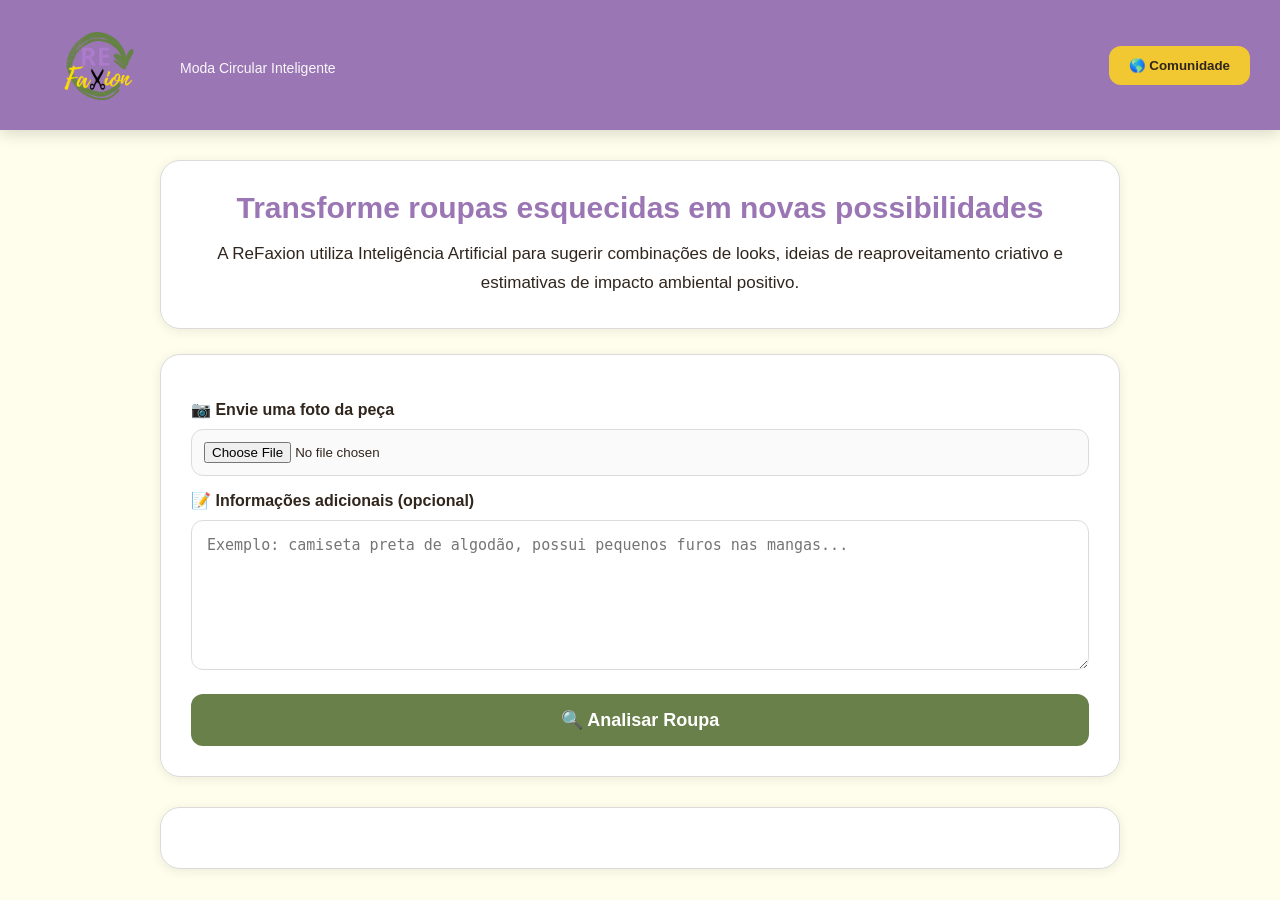
==== frontend/index.html @ 6aa44667 "Primeira versão do ReFaxion" ====
<!DOCTYPE html>
<html lang="pt-BR">

<head>

    <meta charset="UTF-8">

    <meta
        name="viewport"
        content="width=device-width, initial-scale=1.0"
    >

    <title>ReFaxion</title>

    <link rel="stylesheet" href="css/style.css">

    <link rel="icon" href="assets/logo.png">
    
</head>

<body>

    <header class="topbar">

        <div class="brand">

    <img
        src="assets/logo.png"
        alt="Logo ReFaxion"
        class="logo"
    >

    <div class="brand-text">

        <p class="brand-subtitle">
            Moda Circular Inteligente
        </p>

    </div>

</div>

        <button
            class="community-btn"
            onclick="window.location.href='feed.html'"
        >
            🌎 Comunidade
        </button>

    </header>

    <main class="container">

        <section class="hero">

            <h2>
                Transforme roupas esquecidas em novas possibilidades
            </h2>

            <p>
                A ReFaxion utiliza Inteligência Artificial para sugerir
                combinações de looks, ideias de reaproveitamento criativo
                e estimativas de impacto ambiental positivo.
            </p>

        </section>

        <section class="upload-section">

            <label class="upload-label">
                📷 Envie uma foto da peça
            </label>

            <input
                type="file"
                id="imagem"
                accept="image/*"
            >

            <img
                id="previewImagem"
                alt="Prévia da roupa"
                style="
                    display:none;
                    width:100%;
                    max-height:400px;
                    object-fit:cover;
                    border-radius:15px;
                    margin-top:15px;
                "
            >

            <label class="upload-label">
                📝 Informações adicionais (opcional)
            </label>

            <textarea
                id="descricao"
                placeholder="Exemplo: camiseta preta de algodão, possui pequenos furos nas mangas..."
            ></textarea>

            <button
                id="analisarBtn"
                class="primary-btn"
            >
                🔍 Analisar Roupa
            </button>

        </section>

        <div id="loading"></div>

        <section id="resultado"></section>

        <section
            id="acoesAnalise"
            style="display:none;"
        >

            <button
                id="compartilharBtn"
                class="secondary-btn"
            >
                📢 Compartilhar na Comunidade
            </button>

        </section>

    </main>

    <script src="js/script.js"></script>

</body>

</html>
---- frontend/css/style.css ----
*{
    margin:0;
    padding:0;
    box-sizing:border-box;
}

body{

    font-family:Arial, Helvetica, sans-serif;

    background:#fffeec;

    color:#31261d;

    min-height:100vh;
}

/* =========================
   TOPO
========================= */

.topbar{

    background:#9b76b4;

    color:white;

    padding:20px 30px;

    display:flex;

    justify-content:space-between;

    align-items:center;

    box-shadow:0 4px 15px rgba(0,0,0,0.15);
}

.brand h1{

    font-size:32px;

    margin-bottom:5px;
}

.brand-subtitle{

    font-size:14px;

    opacity:.95;
}

.community-btn{

    background:#f1c732;

    color:#31261d;

    border:none;

    border-radius:12px;

    padding:12px 20px;

    cursor:pointer;

    font-weight:bold;

    transition:.2s;
}

.community-btn:hover{

    transform:translateY(-2px);

    background:#e2bb2d;
}

/* =========================
   CONTAINER
========================= */

.container{

    max-width:1000px;

    margin:auto;

    padding:30px 20px;
}

/* =========================
   HERO
========================= */

.hero{

    background:white;

    padding:30px;

    border-radius:20px;

    margin-bottom:25px;

    border:1px solid #dbdbdb;

    box-shadow:0 2px 12px rgba(0,0,0,.08);

    text-align:center;
}

.hero h2{

    color:#9b76b4;

    margin-bottom:15px;

    font-size:30px;
}

.hero p{

    line-height:1.7;

    font-size:17px;
}

/* =========================
   FORMULÁRIO
========================= */

.upload-section{

    background:white;

    padding:30px;

    border-radius:20px;

    border:1px solid #dbdbdb;

    box-shadow:0 2px 12px rgba(0,0,0,.08);
}

.upload-label{

    display:block;

    margin-top:15px;

    margin-bottom:10px;

    font-weight:bold;

    color:#31261d;
}

input[type="file"]{

    width:100%;

    padding:12px;

    border:1px solid #dbdbdb;

    border-radius:12px;

    background:#fafafa;
}

textarea{

    width:100%;

    min-height:150px;

    resize:vertical;

    padding:15px;

    border-radius:12px;

    border:1px solid #dbdbdb;

    font-size:15px;

    color:#31261d;
}

/* =========================
   BOTÕES
========================= */

.primary-btn{

    width:100%;

    margin-top:20px;

    padding:15px;

    border:none;

    border-radius:12px;

    cursor:pointer;

    background:#6a804a;

    color:white;

    font-size:18px;

    font-weight:bold;

    transition:.2s;
}

.primary-btn:hover{

    background:#586a3d;

    transform:translateY(-2px);
}

.secondary-btn{

    width:100%;

    padding:15px;

    border:none;

    border-radius:12px;

    cursor:pointer;

    background:#f1c732;

    color:#31261d;

    font-size:18px;

    font-weight:bold;

    transition:.2s;
}

.secondary-btn:hover{

    background:#ddb52a;

    transform:translateY(-2px);
}

/* =========================
   LOADING
========================= */

#loading{

    margin-top:25px;

    text-align:center;

    font-size:18px;

    font-weight:bold;

    color:#6a804a;
}

/* =========================
   RESULTADO IA
========================= */

#resultado{

    margin-top:30px;

    background:white;

    border:1px solid #dbdbdb;

    border-radius:20px;

    padding:30px;

    line-height:1.8;

    box-shadow:0 2px 12px rgba(0,0,0,.08);
}

#resultado h2{

    color:#9b76b4;

    margin-top:20px;

    margin-bottom:15px;
}

#resultado h3{

    color:#6a804a;

    margin-top:15px;
}

#resultado ul{

    margin-left:20px;
}

#resultado li{

    margin-bottom:8px;
}

/* =========================
   AÇÕES
========================= */

#acoesAnalise{

    margin-top:20px;
}

/* =========================
   RESPONSIVO
========================= */

@media(max-width:768px){

    .topbar{

        flex-direction:column;

        gap:15px;

        text-align:center;
    }

    .hero h2{

        font-size:24px;
    }
}

.logo{

    height:90px;

    width:auto;

    object-fit:contain;
}

.brand{

    display:flex;

    align-items:center;

    gap:15px;
}

.brand-text{

    display:flex;

    flex-direction:column;
}

.brand-subtitle{

    color:white;

    font-size:14px;

    margin-top:5px;
}
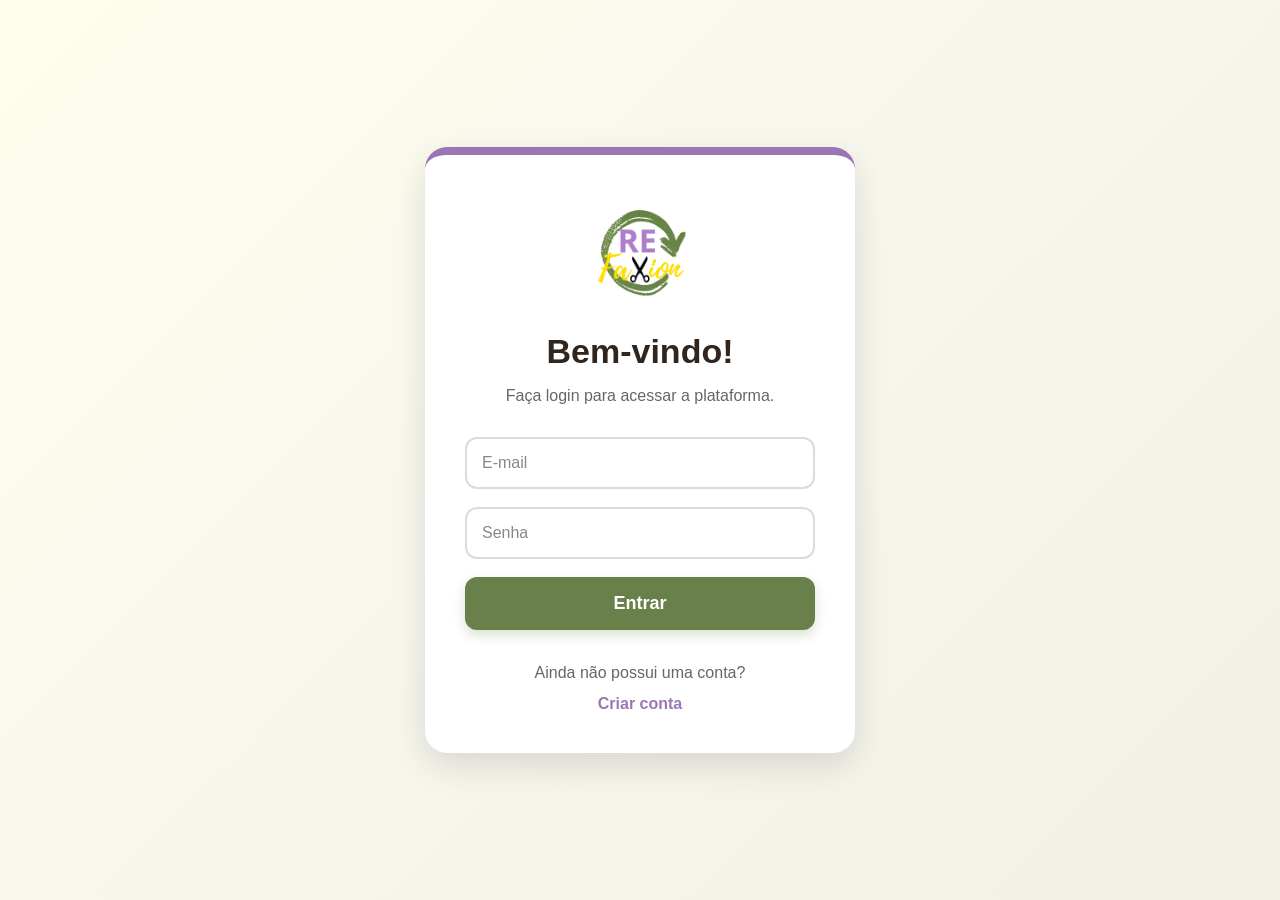
==== commit 5ab384da: "Adição de sistema de login e melhorias na interface" ====
--- a/frontend/index.html
+++ b/frontend/index.html
@@ -7,128 +7,158 @@
 
     <meta
         name="viewport"
-        content="width=device-width, initial-scale=1.0"
-    >
+        content="width=device-width, initial-scale=1.0">
 
     <title>ReFaxion</title>
 
+    <link rel="icon" href="assets/logo.png">
+
     <link rel="stylesheet" href="css/style.css">
 
-    <link rel="icon" href="assets/logo.png">
-    
+    <script src="js/auth.js"></script>
+
+    <script>
+
+        verificarLogin();
+
+    </script>
+
 </head>
 
 <body>
 
-    <header class="topbar">
+<header class="topbar">
 
-        <div class="brand">
+    <div class="logo-area">
+
+        <img
+            src="assets/logo.png"
+            class="logo-top"
+            alt="Logo ReFaxion"
+        >
+
+    </div>
+
+    <div class="topbar-right">
+
+        <span id="usuarioNome"></span>
+
+        <button
+            class="community-btn"
+            onclick="window.location.href='feed.html'"
+        >
+
+            🌎 Comunidade
+
+        </button>
+
+        <button
+            class="logout-btn"
+            onclick="logout()"
+        >
+
+            🚪 Sair
+
+        </button>
+
+    </div>
+
+</header>
+
+<div class="container">
+
+    <h1>
+
+        Bem-vindo ao ReFaxion
+
+    </h1>
+
+    <p id="boasVindas"></p>
+
+    <p>
+
+        Transforme roupas esquecidas em novas possibilidades utilizando Inteligência Artificial.
+
+    </p>
+
+    <input
+        type="file"
+        id="imagem"
+        accept="image/*"
+    >
+
+    <!-- Preview da imagem -->
 
     <img
-        src="assets/logo.png"
-        alt="Logo ReFaxion"
-        class="logo"
+        id="previewImagem"
+        alt="Pré-visualização da roupa"
+        style="
+            display:none;
+            width:100%;
+            max-height:450px;
+            object-fit:contain;
+            margin-top:20px;
+            border-radius:15px;
+            border:1px solid #dbdbdb;
+        "
     >
 
-    <div class="brand-text">
+    <textarea
+        id="descricao"
+        placeholder="Informações adicionais sobre a roupa (opcional)"
+    ></textarea>
 
-        <p class="brand-subtitle">
-            Moda Circular Inteligente
-        </p>
+    <button
+        id="analisarBtn"
+        class="primary-btn"
+    >
+
+        🔍 Analisar Roupa
+
+    </button>
+
+    <div id="loading"></div>
+
+    <div id="resultado"></div>
+
+    <!-- Aparece somente após a análise -->
+
+    <div
+        id="acoesAnalise"
+        style="display:none;"
+    >
+
+        <button
+            id="compartilharBtn"
+            class="secondary-btn"
+        >
+
+            🌎 Compartilhar na Comunidade
+
+        </button>
 
     </div>
 
 </div>
 
-        <button
-            class="community-btn"
-            onclick="window.location.href='feed.html'"
-        >
-            🌎 Comunidade
-        </button>
+<script src="js/script.js"></script>
 
-    </header>
+<script>
 
-    <main class="container">
+    mostrarUsuario();
 
-        <section class="hero">
+    const usuario = obterUsuarioLogado();
 
-            <h2>
-                Transforme roupas esquecidas em novas possibilidades
-            </h2>
+    if(usuario){
 
-            <p>
-                A ReFaxion utiliza Inteligência Artificial para sugerir
-                combinações de looks, ideias de reaproveitamento criativo
-                e estimativas de impacto ambiental positivo.
-            </p>
+        document
+        .getElementById("boasVindas")
+        .innerHTML =
+        `Olá, <strong>${usuario.nome}</strong> 👋`;
 
-        </section>
+    }
 
-        <section class="upload-section">
-
-            <label class="upload-label">
-                📷 Envie uma foto da peça
-            </label>
-
-            <input
-                type="file"
-                id="imagem"
-                accept="image/*"
-            >
-
-            <img
-                id="previewImagem"
-                alt="Prévia da roupa"
-                style="
-                    display:none;
-                    width:100%;
-                    max-height:400px;
-                    object-fit:cover;
-                    border-radius:15px;
-                    margin-top:15px;
-                "
-            >
-
-            <label class="upload-label">
-                📝 Informações adicionais (opcional)
-            </label>
-
-            <textarea
-                id="descricao"
-                placeholder="Exemplo: camiseta preta de algodão, possui pequenos furos nas mangas..."
-            ></textarea>
-
-            <button
-                id="analisarBtn"
-                class="primary-btn"
-            >
-                🔍 Analisar Roupa
-            </button>
-
-        </section>
-
-        <div id="loading"></div>
-
-        <section id="resultado"></section>
-
-        <section
-            id="acoesAnalise"
-            style="display:none;"
-        >
-
-            <button
-                id="compartilharBtn"
-                class="secondary-btn"
-            >
-                📢 Compartilhar na Comunidade
-            </button>
-
-        </section>
-
-    </main>
-
-    <script src="js/script.js"></script>
+</script>
 
 </body>
 
--- a/frontend/css/style.css
+++ b/frontend/css/style.css
@@ -1,9 +1,23 @@
+/* ==========================================================
+   ReFaxion - Style.css
+   Parte 1
+   Reset, Body, Topbar, Logo e Botões Superiores
+========================================================== */
+
+/* =========================
+        RESET
+========================= */
+
 *{
     margin:0;
     padding:0;
     box-sizing:border-box;
 }
 
+/* =========================
+        BODY
+========================= */
+
 body{
 
     font-family:Arial, Helvetica, sans-serif;
@@ -13,10 +27,37 @@
     color:#31261d;
 
     min-height:100vh;
-}
-
-/* =========================
-   TOPO
+
+    line-height:1.6;
+
+}
+
+/* =========================
+        LINKS
+========================= */
+
+a{
+
+    text-decoration:none;
+
+    color:inherit;
+
+}
+
+/* =========================
+        IMAGENS
+========================= */
+
+img{
+
+    max-width:100%;
+
+    display:block;
+
+}
+
+/* =========================
+        TOPO
 ========================= */
 
 .topbar{
@@ -25,30 +66,98 @@
 
     color:white;
 
-    padding:20px 30px;
-
     display:flex;
 
     justify-content:space-between;
 
     align-items:center;
 
-    box-shadow:0 4px 15px rgba(0,0,0,0.15);
-}
-
-.brand h1{
-
-    font-size:32px;
-
-    margin-bottom:5px;
-}
-
-.brand-subtitle{
-
-    font-size:14px;
-
-    opacity:.95;
-}
+    padding:18px 30px;
+
+    box-shadow:0 4px 12px rgba(0,0,0,.15);
+
+}
+
+/* =========================
+        LOGO
+========================= */
+
+.logo-area{
+
+    display:flex;
+
+    align-items:center;
+
+    gap:15px;
+
+}
+
+.logo-top{
+
+    width:auto;
+
+    height:75px;
+
+    object-fit:contain;
+
+}
+
+/* =========================
+      LADO DIREITO
+========================= */
+
+.topbar-right{
+
+    display:flex;
+
+    align-items:center;
+
+    gap:15px;
+
+    flex-wrap:wrap;
+
+}
+
+/* =========================
+      NOME DO USUÁRIO
+========================= */
+
+#usuarioNome{
+
+    color:white;
+
+    font-weight:bold;
+
+    font-size:16px;
+
+}
+
+/* =========================
+        BOTÕES
+========================= */
+
+.community-btn,
+.logout-btn{
+
+    border:none;
+
+    border-radius:12px;
+
+    cursor:pointer;
+
+    padding:12px 22px;
+
+    font-size:15px;
+
+    font-weight:bold;
+
+    transition:.25s;
+
+}
+
+/* =========================
+ BOTÃO COMUNIDADE
+========================= */
 
 .community-btn{
 
@@ -56,280 +165,696 @@
 
     color:#31261d;
 
+}
+
+.community-btn:hover{
+
+    background:#ddb52a;
+
+    transform:translateY(-2px);
+
+}
+
+/* =========================
+ BOTÃO SAIR
+========================= */
+
+.logout-btn{
+
+    background:#31261d;
+
+    color:white;
+
+}
+
+.logout-btn:hover{
+
+    background:#201913;
+
+    transform:translateY(-2px);
+
+}
+
+/* =========================
+    CONTAINER PRINCIPAL
+========================= */
+
+.container{
+
+    width:min(1000px,92%);
+
+    margin:40px auto;
+
+}
+
+/* =========================
+      TÍTULO PRINCIPAL
+========================= */
+
+.container h1{
+
+    font-size:40px;
+
+    color:#31261d;
+
+    margin-bottom:12px;
+
+}
+
+/* =========================
+    PARÁGRAFOS
+========================= */
+
+.container p{
+
+    font-size:17px;
+
+    margin-bottom:20px;
+
+    line-height:1.7;
+
+}
+
+/* ==========================================================
+   ReFaxion - Style.css
+   Parte 2
+   Formulário, Upload, Textarea e Botões da IA
+========================================================== */
+
+/* =========================
+      INPUT FILE
+========================= */
+
+input[type="file"]{
+
+    width:100%;
+
+    margin-top:20px;
+
+    margin-bottom:20px;
+
+    padding:14px;
+
+    border:2px dashed #9b76b4;
+
+    border-radius:14px;
+
+    background:white;
+
+    cursor:pointer;
+
+    transition:.25s;
+
+}
+
+input[type="file"]:hover{
+
+    background:#faf7fc;
+
+}
+
+/* =========================
+        TEXTAREA
+========================= */
+
+textarea{
+
+    width:100%;
+
+    min-height:140px;
+
+    resize:vertical;
+
+    padding:16px;
+
+    border:2px solid #dbdbdb;
+
+    border-radius:14px;
+
+    outline:none;
+
+    font-size:15px;
+
+    font-family:inherit;
+
+    margin-bottom:20px;
+
+    transition:.25s;
+
+    background:white;
+
+    color:#31261d;
+
+}
+
+textarea:focus{
+
+    border-color:#9b76b4;
+
+    box-shadow:0 0 10px rgba(155,118,180,.25);
+
+}
+
+/* =========================
+      BOTÕES GERAIS
+========================= */
+
+button{
+
+    font-family:inherit;
+
+}
+
+/* =========================
+ BOTÃO ANALISAR ROUPA
+========================= */
+
+#analisarBtn{
+
+    width:100%;
+
+    padding:16px;
+
+    background:#6a804a;
+
+    color:white;
+
     border:none;
 
+    border-radius:14px;
+
+    cursor:pointer;
+
+    font-size:17px;
+
+    font-weight:bold;
+
+    transition:.25s;
+
+    margin-bottom:15px;
+
+}
+
+#analisarBtn:hover{
+
+    background:#596d3e;
+
+    transform:translateY(-2px);
+
+}
+
+/* =========================
+ BOTÕES APÓS ANÁLISE
+========================= */
+
+#acoesAnalise{
+
+    display:none;
+
+    margin-top:25px;
+
+}
+
+#acoesAnalise button{
+
+    width:100%;
+
+    padding:15px;
+
+    border:none;
+
+    border-radius:14px;
+
+    cursor:pointer;
+
+    font-size:16px;
+
+    font-weight:bold;
+
+    transition:.25s;
+
+    margin-bottom:15px;
+
+}
+
+/* Compartilhar */
+
+#compartilharBtn{
+
+    background:#f1c732;
+
+    color:#31261d;
+
+}
+
+#compartilharBtn:hover{
+
+    background:#ddb52a;
+
+    transform:translateY(-2px);
+
+}
+
+/* Novo botão (caso adicione futuramente) */
+
+#novaAnaliseBtn{
+
+    background:#6a804a;
+
+    color:white;
+
+}
+
+#novaAnaliseBtn:hover{
+
+    background:#586a3d;
+
+}
+
+/* =========================
+      INPUTS FUTUROS
+========================= */
+
+input[type="text"],
+input[type="email"],
+input[type="password"]{
+
+    width:100%;
+
+    padding:14px;
+
+    border:2px solid #dbdbdb;
+
     border-radius:12px;
 
-    padding:12px 20px;
-
-    cursor:pointer;
+    outline:none;
+
+    transition:.25s;
+
+}
+
+input[type="text"]:focus,
+input[type="email"]:focus,
+input[type="password"]:focus{
+
+    border-color:#9b76b4;
+
+}
+
+/* =========================
+      PLACEHOLDER
+========================= */
+
+::placeholder{
+
+    color:#888;
+
+}
+
+/* ==========================================================
+   ReFaxion - Style.css
+   Parte 3
+   Preview, Loading e Resultado da IA
+========================================================== */
+
+/* =========================
+      PREVIEW DA IMAGEM
+========================= */
+
+#previewImagem{
+
+    display:none;
+
+    width:100%;
+
+    max-height:420px;
+
+    object-fit:contain;
+
+    margin-top:20px;
+
+    margin-bottom:25px;
+
+    border-radius:16px;
+
+    border:2px solid #dbdbdb;
+
+    background:white;
+
+    box-shadow:0 4px 15px rgba(0,0,0,.08);
+
+}
+
+/* =========================
+         LOADING
+========================= */
+
+#loading{
+
+    margin-top:25px;
+
+    margin-bottom:20px;
+
+    text-align:center;
+
+    color:#6a804a;
+
+    font-size:20px;
 
     font-weight:bold;
 
+}
+
+/* =========================
+      RESULTADO IA
+========================= */
+
+#resultado{
+
+    display:block;
+
+    margin-top:25px;
+
+    background:white;
+
+    border-radius:20px;
+
+    border:1px solid #dbdbdb;
+
+    padding:35px;
+
+    box-shadow:0 5px 18px rgba(0,0,0,.08);
+
+    line-height:1.8;
+
+    word-wrap:break-word;
+
+    overflow-wrap:break-word;
+
+}
+
+/* =========================
+        TÍTULOS
+========================= */
+
+#resultado h1{
+
+    color:#9b76b4;
+
+    margin-bottom:20px;
+
+}
+
+#resultado h2{
+
+    color:#9b76b4;
+
+    margin-top:30px;
+
+    margin-bottom:15px;
+
+    border-bottom:2px solid #f1c732;
+
+    padding-bottom:8px;
+
+}
+
+#resultado h2:first-child{
+
+    margin-top:0;
+
+}
+
+#resultado h3{
+
+    color:#6a804a;
+
+    margin-top:20px;
+
+    margin-bottom:12px;
+
+}
+
+/* =========================
+          TEXTO
+========================= */
+
+#resultado p{
+
+    margin-bottom:15px;
+
+    text-align:justify;
+
+}
+
+/* =========================
+          LISTAS
+========================= */
+
+#resultado ul{
+
+    margin-left:25px;
+
+    margin-bottom:20px;
+
+}
+
+#resultado li{
+
+    margin-bottom:10px;
+
+}
+
+/* =========================
+          IMAGENS
+========================= */
+
+#resultado img{
+
+    max-width:100%;
+
+    border-radius:12px;
+
+    margin:20px 0;
+
+}
+
+/* =========================
+        TABELAS
+========================= */
+
+#resultado table{
+
+    width:100%;
+
+    border-collapse:collapse;
+
+    margin:20px 0;
+
+}
+
+#resultado table th{
+
+    background:#9b76b4;
+
+    color:white;
+
+    padding:12px;
+
+}
+
+#resultado table td{
+
+    border:1px solid #dbdbdb;
+
+    padding:12px;
+
+}
+
+/* =========================
+       CITAÇÕES
+========================= */
+
+#resultado blockquote{
+
+    border-left:5px solid #9b76b4;
+
+    padding-left:15px;
+
+    margin:20px 0;
+
+    color:#555;
+
+    font-style:italic;
+
+}
+
+/* =========================
+        CÓDIGOS
+========================= */
+
+#resultado code{
+
+    background:#f3f3f3;
+
+    padding:2px 6px;
+
+    border-radius:6px;
+
+    font-family:Consolas, monospace;
+
+}
+
+#resultado pre{
+
+    overflow:auto;
+
+    padding:15px;
+
+    border-radius:12px;
+
+    background:#f3f3f3;
+
+    margin:20px 0;
+
+}
+
+/* ==========================================================
+   ReFaxion - Style.css
+   Parte 4
+   Responsividade, Animações e Ajustes Finais
+========================================================== */
+
+/* =========================
+      ANIMAÇÕES
+========================= */
+
+.container,
+.hero,
+#resultado{
+
+    animation:fadeUp .5s ease;
+
+}
+
+@keyframes fadeUp{
+
+    from{
+
+        opacity:0;
+
+        transform:translateY(20px);
+
+    }
+
+    to{
+
+        opacity:1;
+
+        transform:translateY(0);
+
+    }
+
+}
+
+button{
+
+    transition:
+        background .25s,
+        transform .25s,
+        box-shadow .25s;
+
+}
+
+button:hover{
+
+    box-shadow:0 8px 18px rgba(0,0,0,.15);
+
+}
+
+button:active{
+
+    transform:scale(.98);
+
+}
+
+/* =========================
+      BARRA DE ROLAGEM
+========================= */
+
+::-webkit-scrollbar{
+
+    width:10px;
+
+}
+
+::-webkit-scrollbar-track{
+
+    background:#fffeec;
+
+}
+
+::-webkit-scrollbar-thumb{
+
+    background:#9b76b4;
+
+    border-radius:20px;
+
+}
+
+::-webkit-scrollbar-thumb:hover{
+
+    background:#87669f;
+
+}
+
+/* =========================
+      SELEÇÃO DE TEXTO
+========================= */
+
+::selection{
+
+    background:#9b76b4;
+
+    color:white;
+
+}
+
+/* =========================
+      LINKS
+========================= */
+
+a{
+
+    color:#6a804a;
+
+    text-decoration:none;
+
     transition:.2s;
-}
-
-.community-btn:hover{
-
-    transform:translateY(-2px);
-
-    background:#e2bb2d;
-}
-
-/* =========================
-   CONTAINER
-========================= */
-
-.container{
-
-    max-width:1000px;
-
-    margin:auto;
-
-    padding:30px 20px;
-}
-
-/* =========================
-   HERO
-========================= */
-
-.hero{
-
-    background:white;
-
-    padding:30px;
-
-    border-radius:20px;
-
-    margin-bottom:25px;
-
-    border:1px solid #dbdbdb;
-
-    box-shadow:0 2px 12px rgba(0,0,0,.08);
-
-    text-align:center;
-}
-
-.hero h2{
-
-    color:#9b76b4;
-
-    margin-bottom:15px;
-
-    font-size:30px;
-}
-
-.hero p{
-
-    line-height:1.7;
-
-    font-size:17px;
-}
-
-/* =========================
-   FORMULÁRIO
-========================= */
-
-.upload-section{
-
-    background:white;
-
-    padding:30px;
-
-    border-radius:20px;
-
-    border:1px solid #dbdbdb;
-
-    box-shadow:0 2px 12px rgba(0,0,0,.08);
-}
-
-.upload-label{
-
-    display:block;
-
-    margin-top:15px;
-
-    margin-bottom:10px;
-
-    font-weight:bold;
-
-    color:#31261d;
-}
-
-input[type="file"]{
-
-    width:100%;
-
-    padding:12px;
-
-    border:1px solid #dbdbdb;
-
-    border-radius:12px;
-
-    background:#fafafa;
-}
-
-textarea{
-
-    width:100%;
-
-    min-height:150px;
-
-    resize:vertical;
-
-    padding:15px;
-
-    border-radius:12px;
-
-    border:1px solid #dbdbdb;
-
-    font-size:15px;
-
-    color:#31261d;
-}
-
-/* =========================
-   BOTÕES
-========================= */
-
-.primary-btn{
-
-    width:100%;
-
-    margin-top:20px;
-
-    padding:15px;
-
-    border:none;
-
-    border-radius:12px;
-
-    cursor:pointer;
-
-    background:#6a804a;
-
-    color:white;
-
-    font-size:18px;
-
-    font-weight:bold;
-
-    transition:.2s;
-}
-
-.primary-btn:hover{
-
-    background:#586a3d;
-
-    transform:translateY(-2px);
-}
-
-.secondary-btn{
-
-    width:100%;
-
-    padding:15px;
-
-    border:none;
-
-    border-radius:12px;
-
-    cursor:pointer;
-
-    background:#f1c732;
-
-    color:#31261d;
-
-    font-size:18px;
-
-    font-weight:bold;
-
-    transition:.2s;
-}
-
-.secondary-btn:hover{
-
-    background:#ddb52a;
-
-    transform:translateY(-2px);
-}
-
-/* =========================
-   LOADING
-========================= */
-
-#loading{
-
-    margin-top:25px;
-
-    text-align:center;
-
-    font-size:18px;
-
-    font-weight:bold;
-
-    color:#6a804a;
-}
-
-/* =========================
-   RESULTADO IA
-========================= */
-
-#resultado{
-
-    margin-top:30px;
-
-    background:white;
-
-    border:1px solid #dbdbdb;
-
-    border-radius:20px;
-
-    padding:30px;
-
-    line-height:1.8;
-
-    box-shadow:0 2px 12px rgba(0,0,0,.08);
-}
-
-#resultado h2{
-
-    color:#9b76b4;
-
-    margin-top:20px;
-
-    margin-bottom:15px;
-}
-
-#resultado h3{
-
-    color:#6a804a;
-
-    margin-top:15px;
-}
-
-#resultado ul{
-
-    margin-left:20px;
-}
-
-#resultado li{
-
-    margin-bottom:8px;
-}
-
-/* =========================
-   AÇÕES
-========================= */
-
-#acoesAnalise{
-
-    margin-top:20px;
-}
-
-/* =========================
-   RESPONSIVO
-========================= */
+
+}
+
+a:hover{
+
+    color:#52633a;
+
+    text-decoration:underline;
+
+}
+
+/* =========================
+      RESPONSIVIDADE
+========================= */
+
+@media(max-width:900px){
+
+    .container{
+
+        padding:25px;
+
+    }
+
+}
 
 @media(max-width:768px){
 
@@ -337,47 +862,110 @@
 
         flex-direction:column;
 
-        gap:15px;
+        gap:18px;
 
         text-align:center;
+
+        padding:20px;
+
+    }
+
+    .topbar-right{
+
+        justify-content:center;
+
+        width:100%;
+
+    }
+
+    .logo-top{
+
+        height:65px;
+
+    }
+
+    h1{
+
+        font-size:30px;
+
+    }
+
+    .hero{
+
+        padding:25px;
+
+    }
+
+    .container{
+
+        padding:20px;
+
+    }
+
+    #resultado{
+
+        padding:25px;
+
+    }
+
+}
+
+@media(max-width:500px){
+
+    body{
+
+        font-size:15px;
+
+    }
+
+    h1{
+
+        font-size:26px;
+
     }
 
     .hero h2{
 
         font-size:24px;
-    }
-}
-
-.logo{
-
-    height:90px;
-
-    width:auto;
-
-    object-fit:contain;
-}
-
-.brand{
-
-    display:flex;
-
-    align-items:center;
-
-    gap:15px;
-}
-
-.brand-text{
-
-    display:flex;
-
-    flex-direction:column;
-}
-
-.brand-subtitle{
-
-    color:white;
-
-    font-size:14px;
-
-    margin-top:5px;
+
+    }
+
+    button{
+
+        font-size:15px;
+
+        padding:14px;
+
+    }
+
+    textarea{
+
+        min-height:120px;
+
+    }
+
+    #resultado{
+
+        padding:20px;
+
+    }
+
+}
+
+/* =========================
+      ACESSIBILIDADE
+========================= */
+
+button:focus,
+textarea:focus,
+input:focus{
+
+    outline:none;
+
+}
+
+html{
+
+    scroll-behavior:smooth;
+
 }
